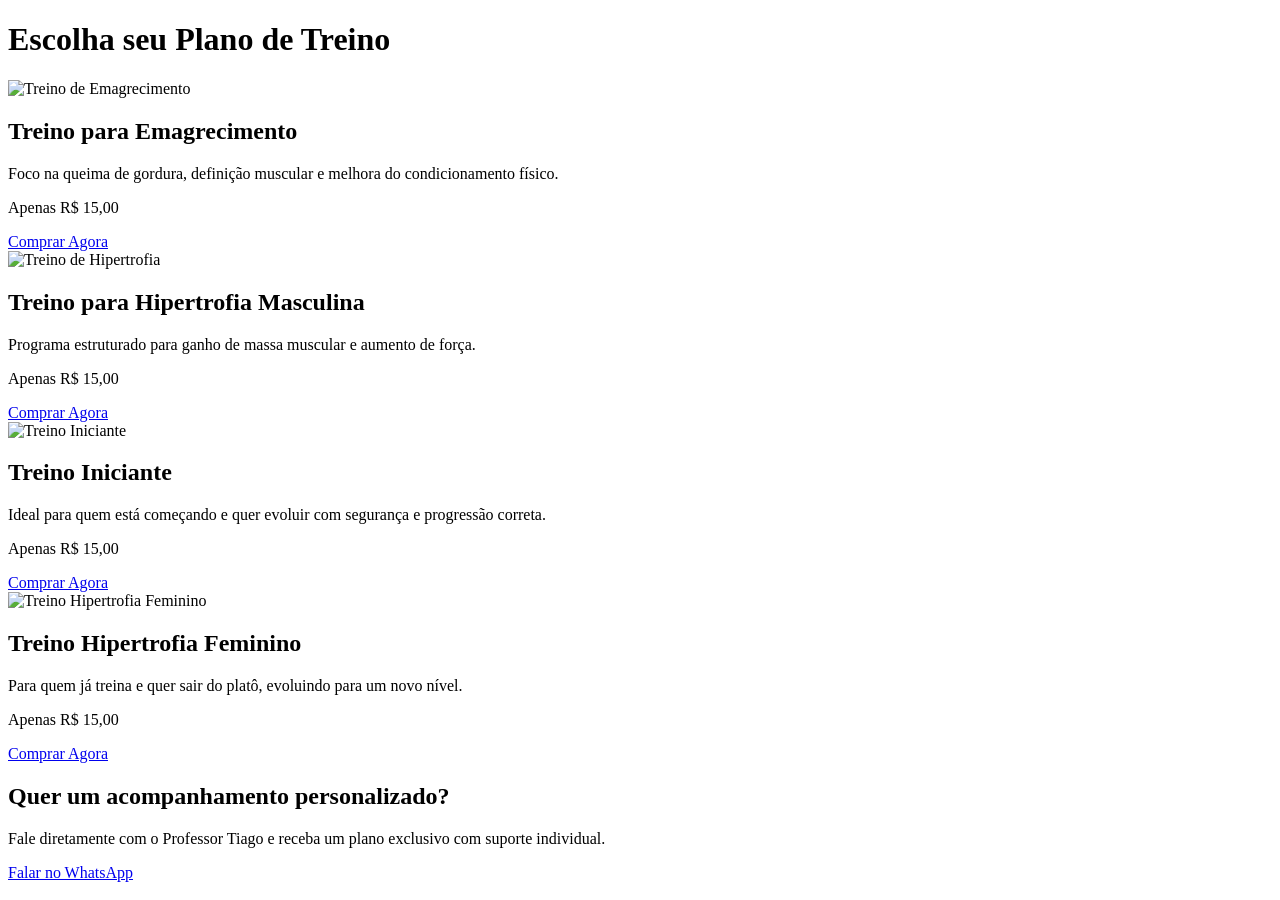
==== treinos.html @ 624d24c3 "Add files via upload" ====
<!DOCTYPE html>
<html lang="pt-BR">
<head>
    <meta charset="UTF-8">
    <meta name="viewport" content="width=device-width, initial-scale=1.0">
    <link rel="stylesheet" href="../CSS/style.css">
    <title>Treinos Personal Tiago</title>
</head>

<body class="treinos-page">

    <div class="container">

        <h1 class="titulo-principal">Escolha seu Plano de Treino</h1>

        <div class="planos">

            <div class="card">
                <img src="../IMG/emagrecimento.jpg" alt="Treino de Emagrecimento">
                <h2>Treino para Emagrecimento</h2>
                <p>
                    Foco na queima de gordura, definição muscular
                    e melhora do condicionamento físico.
                </p>
                <p class="preco">Apenas R$ 15,00</p>
                <a href="#" class="btn-comprar">Comprar Agora</a>
            </div>

            <div class="card">
                <img src="../IMG/treinoHipertrofia.png" alt="Treino de Hipertrofia">
                <h2>Treino para Hipertrofia Masculina </h2>
                <p>
                    Programa estruturado para ganho de massa muscular
                    e aumento de força.
                </p>
                <p class="preco">Apenas R$ 15,00</p>
                <a href="https://go.hotmart.com/P104681851R" class="btn-comprar">Comprar Agora</a>
            </div>

            <div class="card">
                <img src="../IMG/iniciante.jpg" alt="Treino Iniciante">
                <h2>Treino Iniciante</h2>
                <p>
                    Ideal para quem está começando e quer evoluir
                    com segurança e progressão correta.
                </p>
                <p class="preco">Apenas R$ 15,00</p>
                <a href="#" class="btn-comprar">Comprar Agora</a>
            </div>

            <div class="card">
                <img src="../IMG/hipertrofiaFeminina.png" alt="Treino Hipertrofia Feminino">
                <h2>Treino Hipertrofia Feminino</h2>
                <p>
                    Para quem já treina e quer sair do platô,
                    evoluindo para um novo nível.
                </p>
                <p class="preco">Apenas R$ 15,00</p>
                <a href="#" class="btn-comprar">Comprar Agora</a>
            </div>

        </div>

        <!-- SEÇÃO WHATSAPP -->
        <div class="whatsapp-box">
            <h2>Quer um acompanhamento personalizado?</h2>
            <p>
                Fale diretamente com o Professor Tiago e receba um plano
                exclusivo com suporte individual.
            </p>
            <a href="https://wa.me/5541997972332?text=Olá,%20quero%20um%20acompanhamento%20personalizado."
               target="_blank"
               class="btn-whatsapp">
               Falar no WhatsApp
            </a>
        </div>

    </div>

</body>
</html>
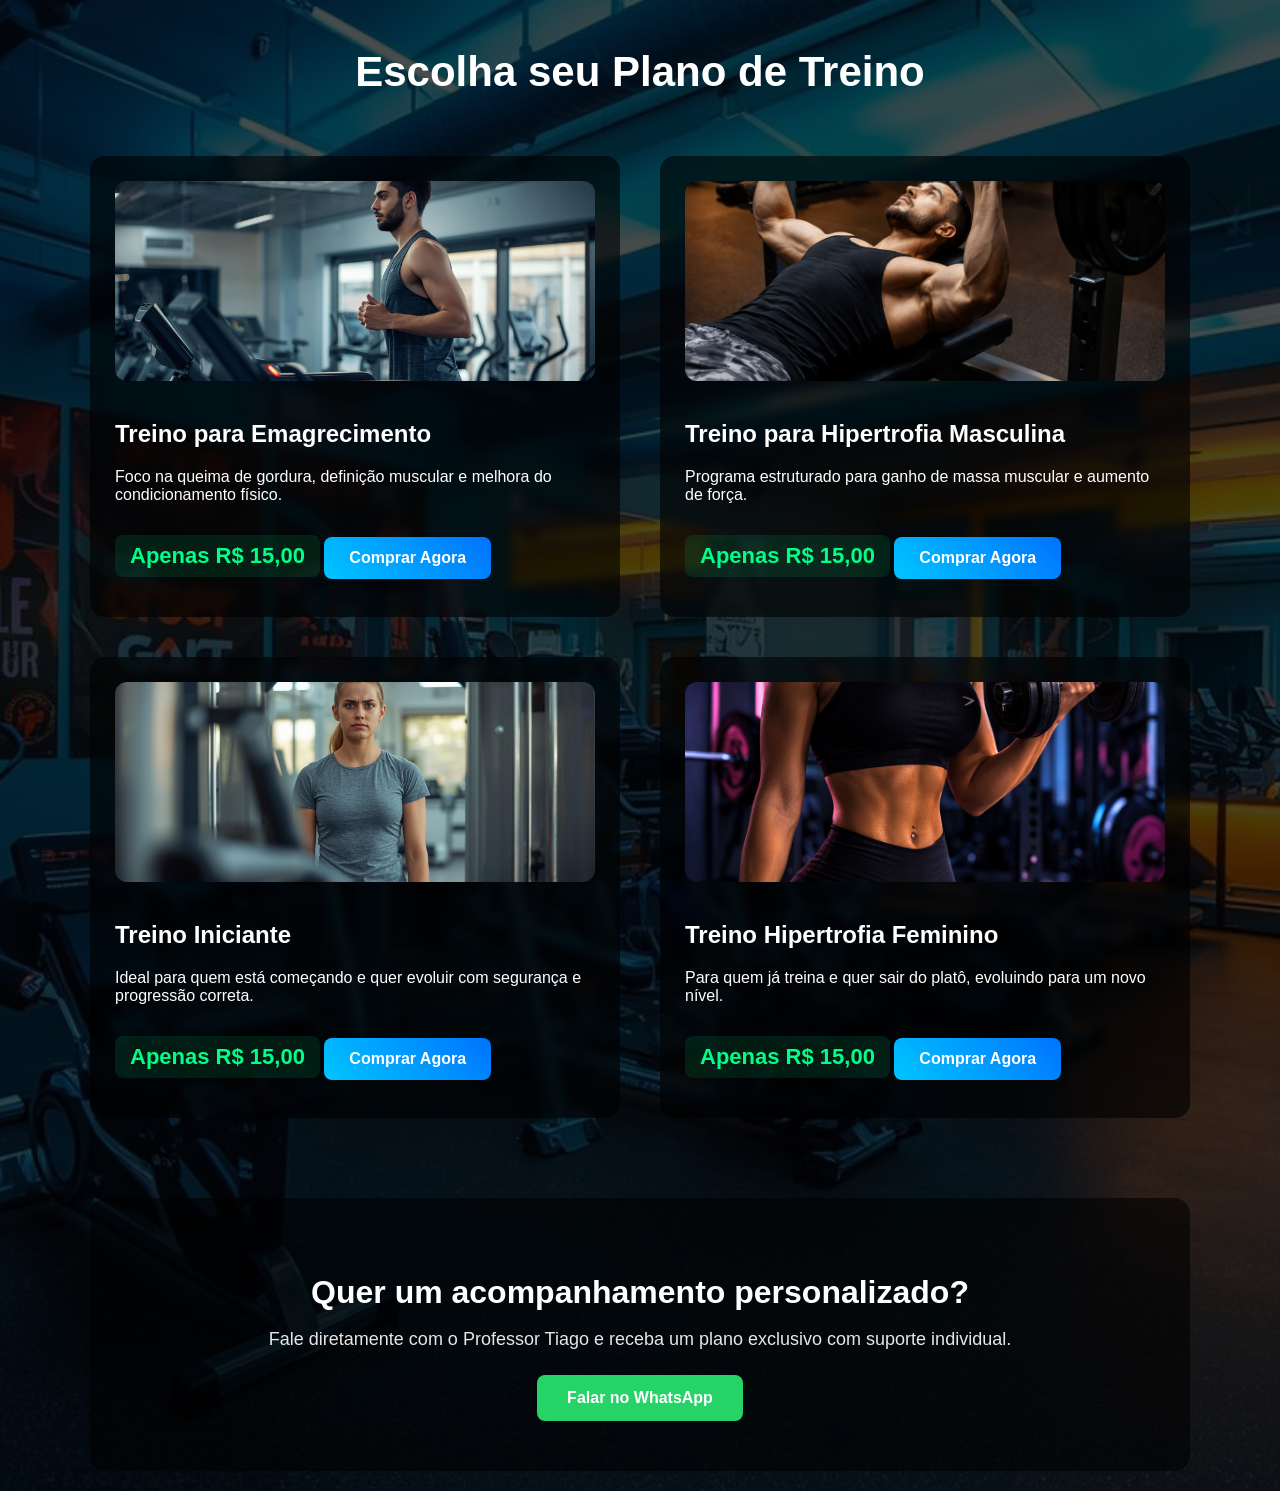
==== commit 63d070ca: "Update treinos.html" ====
--- a/treinos.html
+++ b/treinos.html
@@ -23,7 +23,7 @@
                     e melhora do condicionamento físico.
                 </p>
                 <p class="preco">Apenas R$ 15,00</p>
-                <a href="#" class="btn-comprar">Comprar Agora</a>
+                <a href="https://pay.hotmart.com/V104862245V" class="btn-comprar">Comprar Agora</a>
             </div>
 
             <div class="card">
@@ -34,7 +34,7 @@
                     e aumento de força.
                 </p>
                 <p class="preco">Apenas R$ 15,00</p>
-                <a href="https://go.hotmart.com/P104681851R" class="btn-comprar">Comprar Agora</a>
+                <a href="https://pay.hotmart.com/N104829333U" class="btn-comprar">Comprar Agora</a>
             </div>
 
             <div class="card">
@@ -45,7 +45,7 @@
                     com segurança e progressão correta.
                 </p>
                 <p class="preco">Apenas R$ 15,00</p>
-                <a href="#" class="btn-comprar">Comprar Agora</a>
+                <a href="https://pay.hotmart.com/G104862207X" class="btn-comprar">Comprar Agora</a>
             </div>
 
             <div class="card">
@@ -56,7 +56,7 @@
                     evoluindo para um novo nível.
                 </p>
                 <p class="preco">Apenas R$ 15,00</p>
-                <a href="#" class="btn-comprar">Comprar Agora</a>
+                <a href="https://pay.hotmart.com/C104862115C" class="btn-comprar">Comprar Agora</a>
             </div>
 
         </div>
@@ -78,4 +78,5 @@
     </div>
 
 </body>
-</html>+
+</html>
--- a/CSS/style.css
+++ b/CSS/style.css
@@ -0,0 +1,684 @@
+body {
+    margin: 0;
+    font-family: Arial, sans-serif;
+}
+
+
+nav {
+    position: absolute;
+    top: 0;
+    width: 100%;
+    padding: 20px 60px;
+    z-index: 10;
+}
+
+nav ul {
+    list-style: none;
+    display: flex;
+    gap: 30px;
+    margin: 0;
+    padding: 0;
+}
+
+nav a {
+    color: white;
+    text-decoration: none;
+    font-weight: bold;
+}
+
+
+.hero {
+    height: 90vh;
+    background-image: 
+        linear-gradient(rgba(0,0,0,0.3), rgba(0,0,0,0.3)),
+        url("../IMG/fotosite1.png");
+    background-size: cover;
+    background-position: center 35%;
+    background-repeat: no-repeat;
+    display: flex;
+    align-items: center;
+}
+
+.hero-text {
+    color: white;
+    max-width: 600px;
+    margin-left: 80px;
+}
+
+.hero h1 {
+    font-size: 48px;
+    margin-bottom: 20px;
+}
+
+.hero h2 {
+    font-weight: normal;
+    margin-bottom: 20px;
+}
+
+.hero p {
+    margin-bottom: 25px;
+    line-height: 1.6;
+}
+
+
+.button {
+    display: inline-block;
+    padding: 12px 25px;
+    background-color: #00c853;
+    color: white;
+    text-decoration: none;
+    border-radius: 5px;
+    font-weight: bold;
+    transition: 0.3s;
+}
+
+.button:hover {
+    background-color: #00a844;
+}
+
+
+.container {
+    max-width: 1100px;
+    margin: 0 auto;
+    padding: 20px;
+}
+
+
+.sobre {
+    padding: 120px 20px;
+    background: linear-gradient(rgba(0,0,0,0.75), rgba(0,0,0,0.75)),
+                url("../IMG/fundo2.jpg") center center / cover no-repeat;
+    color: white;
+    text-align: center;
+}
+
+.sobre h2 {
+    font-size: 42px;
+    margin-bottom: 20px;
+    letter-spacing: 2px;
+}
+
+
+.sobre-descricao {
+    max-width: 700px;
+    margin: 0 auto 60px auto;
+    font-size: 18px;
+    line-height: 1.6;
+    opacity: 0.9;
+}
+
+
+.sobre-content {
+    display: flex;
+    align-items: center;
+    justify-content: center;
+    gap: 80px;
+    flex-wrap: wrap;
+}
+
+
+.carrossel {
+    position: relative;
+    width: 380px;
+    overflow: hidden;
+}
+
+.carrossel-container {
+    display: flex;
+}
+
+.slide {
+    width: 100%;
+    display: none;
+    border-radius: 16px;
+    box-shadow: 0 15px 40px rgba(0,0,0,0.6);
+}
+
+.slide.active {
+    display: block;
+}
+
+
+.prev,
+.next {
+    display: none;
+}
+
+
+.video-box iframe {
+    width: 600px;
+    max-width: 100%;
+    border-radius: 16px;
+    box-shadow: 0 15px 40px rgba(0,0,0,0.6);
+}
+.instagram-box {
+    margin-top: 60px;
+    text-align: center;
+}
+
+.btn-instagram {
+    display: inline-block;
+    padding: 12px 30px;
+    background: linear-gradient(45deg, #833AB4, #FD1D1D, #FCAF45);
+    color: white;
+    text-decoration: none;
+    border-radius: 30px;
+    font-weight: bold;
+    transition: 0.3s;
+}
+
+.btn-instagram:hover {
+    transform: scale(1.05);
+}
+
+
+@media (max-width: 900px) {
+    .sobre-content {
+        flex-direction: column;
+        gap: 40px;
+    }
+
+    .video-box iframe {
+    width: 100%;
+}
+
+    .carrossel {
+        width: 100%;
+        max-width: 400px;
+    }
+}
+
+
+.treinos-page {
+    min-height: 100vh;
+    background: 
+        linear-gradient(rgba(0,0,0,0.7), rgba(0,0,0,0.7)),
+        url("../IMG/fundo3.jpg");
+    background-size: cover;
+    background-position: center;
+    background-repeat: no-repeat;
+}
+.card img {
+    width: 100%;
+    height: 200px;
+    object-fit: cover;
+    border-radius: 12px;
+    margin-bottom: 15px;
+}
+.treinos-page {
+    color: white;
+}
+
+.titulo-principal {
+    text-align: center;
+    font-size: 42px;
+    margin-bottom: 60px;
+}
+.planos {
+    display: grid;
+    grid-template-columns: repeat(2, 1fr);
+    gap: 40px;
+}
+
+.card {
+    background-color: rgba(0, 0, 0, 0.6);
+    padding: 25px;
+    border-radius: 15px;
+    backdrop-filter: blur(5px);
+}
+@media (max-width: 900px) {
+    .planos {
+        grid-template-columns: 1fr;
+    }
+}
+.btn-comprar {
+    display: inline-block;
+    margin-top: 15px;
+    padding: 12px 25px;
+    background: linear-gradient(45deg, #00c6ff, #0072ff);
+    color: #fff;
+    text-decoration: none;
+    font-weight: bold;
+    border-radius: 8px;
+    transition: 0.3s ease;
+}
+
+.btn-comprar:hover {
+    transform: scale(1.05);
+    box-shadow: 0 5px 15px rgba(0, 0, 0, 0.3);
+}
+.preco {
+    font-size: 22px;
+    font-weight: bold;
+    color: #00ff88;
+    margin: 15px 0;
+    background: rgba(0, 255, 136, 0.1);
+    padding: 8px 15px;
+    border-radius: 8px;
+    display: inline-block;
+}
+
+.whatsapp-box {
+    margin-top: 80px;
+    text-align: center;
+    padding: 50px 20px;
+    background: rgba(0,0,0,0.6);
+    border-radius: 16px;
+}
+
+.whatsapp-box h2 {
+    font-size: 32px;
+    margin-bottom: 15px;
+}
+
+.whatsapp-box p {
+    margin-bottom: 25px;
+    font-size: 18px;
+    opacity: 0.9;
+}
+
+.btn-whatsapp {
+    display: inline-block;
+    padding: 14px 30px;
+    background-color: #25D366;
+    color: white;
+    text-decoration: none;
+    font-weight: bold;
+    border-radius: 8px;
+    transition: 0.3s;
+}
+
+.btn-whatsapp:hover {
+    background-color: #1ebe5d;
+    transform: scale(1.05);
+}
+body {
+    margin: 0;
+    font-family: Arial, sans-serif;
+}
+
+
+nav {
+    position: absolute;
+    top: 0;
+    width: 100%;
+    padding: 20px 60px;
+    z-index: 10;
+}
+
+nav ul {
+    list-style: none;
+    display: flex;
+    gap: 30px;
+    margin: 0;
+    padding: 0;
+}
+
+nav a {
+    color: white;
+    text-decoration: none;
+    font-weight: bold;
+}
+
+
+.hero {
+    height: 90vh;
+    background-image: 
+        linear-gradient(rgba(0,0,0,0.3), rgba(0,0,0,0.3)),
+        url("../IMG/fotosite1.png");
+    background-size: cover;
+    background-position: center 35%;
+    background-repeat: no-repeat;
+    display: flex;
+    align-items: center;
+}
+
+.hero-text {
+    color: white;
+    max-width: 600px;
+    margin-left: 80px;
+}
+
+.hero h1 {
+    font-size: 48px;
+    margin-bottom: 20px;
+}
+
+.hero h2 {
+    font-weight: normal;
+    margin-bottom: 20px;
+}
+
+.hero p {
+    margin-bottom: 25px;
+    line-height: 1.6;
+}
+
+
+.button {
+    display: inline-block;
+    padding: 12px 25px;
+    background-color: #00c853;
+    color: white;
+    text-decoration: none;
+    border-radius: 5px;
+    font-weight: bold;
+    transition: 0.3s;
+}
+
+.button:hover {
+    background-color: #00a844;
+}
+
+
+.container {
+    max-width: 1100px;
+    margin: 0 auto;
+    padding: 20px;
+}
+
+
+.sobre {
+    padding: 120px 20px;
+    background: linear-gradient(rgba(0,0,0,0.75), rgba(0,0,0,0.75)),
+                url("../IMG/fundo2.jpg") center center / cover no-repeat;
+    color: white;
+    text-align: center;
+}
+
+.sobre h2 {
+    font-size: 42px;
+    margin-bottom: 20px;
+    letter-spacing: 2px;
+}
+
+
+.sobre-descricao {
+    max-width: 700px;
+    margin: 0 auto 60px auto;
+    font-size: 18px;
+    line-height: 1.6;
+    opacity: 0.9;
+}
+
+
+.sobre-content {
+    display: flex;
+    align-items: center;
+    justify-content: center;
+    gap: 80px;
+    flex-wrap: wrap;
+}
+
+
+.carrossel {
+    position: relative;
+    width: 380px;
+    overflow: hidden;
+}
+
+.carrossel-container {
+    display: flex;
+}
+
+.slide {
+    width: 100%;
+    display: none;
+    border-radius: 16px;
+    box-shadow: 0 15px 40px rgba(0,0,0,0.6);
+}
+
+.slide.active {
+    display: block;
+}
+
+
+.prev,
+.next {
+    display: none;
+}
+
+
+.video-box iframe {
+    width: 600px;
+    max-width: 100%;
+    border-radius: 16px;
+    box-shadow: 0 15px 40px rgba(0,0,0,0.6);
+}
+.instagram-box {
+    margin-top: 60px;
+    text-align: center;
+}
+
+.btn-instagram {
+    display: inline-block;
+    padding: 12px 30px;
+    background: linear-gradient(45deg, #833AB4, #FD1D1D, #FCAF45);
+    color: white;
+    text-decoration: none;
+    border-radius: 30px;
+    font-weight: bold;
+    transition: 0.3s;
+}
+
+.btn-instagram:hover {
+    transform: scale(1.05);
+}
+
+
+@media (max-width: 900px) {
+    .sobre-content {
+        flex-direction: column;
+        gap: 40px;
+    }
+
+    .video-box iframe {
+    width: 100%;
+}
+
+    .carrossel {
+        width: 100%;
+        max-width: 400px;
+    }
+}
+
+
+.treinos-page {
+    min-height: 100vh;
+    background: 
+        linear-gradient(rgba(0,0,0,0.7), rgba(0,0,0,0.7)),
+        url("../IMG/fundo3.jpg");
+    background-size: cover;
+    background-position: center;
+    background-repeat: no-repeat;
+}
+.card img {
+    width: 100%;
+    height: 200px;
+    object-fit: cover;
+    border-radius: 12px;
+    margin-bottom: 15px;
+}
+.treinos-page {
+    color: white;
+}
+
+.titulo-principal {
+    text-align: center;
+    font-size: 42px;
+    margin-bottom: 60px;
+}
+.planos {
+    display: grid;
+    grid-template-columns: repeat(2, 1fr);
+    gap: 40px;
+}
+
+.card {
+    background-color: rgba(0, 0, 0, 0.6);
+    padding: 25px;
+    border-radius: 15px;
+    backdrop-filter: blur(5px);
+}
+@media (max-width: 900px) {
+    .planos {
+        grid-template-columns: 1fr;
+    }
+}
+.btn-comprar {
+    display: inline-block;
+    margin-top: 15px;
+    padding: 12px 25px;
+    background: linear-gradient(45deg, #00c6ff, #0072ff);
+    color: #fff;
+    text-decoration: none;
+    font-weight: bold;
+    border-radius: 8px;
+    transition: 0.3s ease;
+}
+
+.btn-comprar:hover {
+    transform: scale(1.05);
+    box-shadow: 0 5px 15px rgba(0, 0, 0, 0.3);
+}
+.preco {
+    font-size: 22px;
+    font-weight: bold;
+    color: #00ff88;
+    margin: 15px 0;
+    background: rgba(0, 255, 136, 0.1);
+    padding: 8px 15px;
+    border-radius: 8px;
+    display: inline-block;
+}
+
+.whatsapp-box {
+    margin-top: 80px;
+    text-align: center;
+    padding: 50px 20px;
+    background: rgba(0,0,0,0.6);
+    border-radius: 16px;
+}
+
+.whatsapp-box h2 {
+    font-size: 32px;
+    margin-bottom: 15px;
+}
+
+.whatsapp-box p {
+    margin-bottom: 25px;
+    font-size: 18px;
+    opacity: 0.9;
+}
+
+.btn-whatsapp {
+    display: inline-block;
+    padding: 14px 30px;
+    background-color: #25D366;
+    color: white;
+    text-decoration: none;
+    font-weight: bold;
+    border-radius: 8px;
+    transition: 0.3s;
+}
+
+.btn-whatsapp:hover {
+    background-color: #1ebe5d;
+    transform: scale(1.05);
+}
+@media (max-width: 768px) {
+
+    nav {
+        padding: 15px 20px;
+    }
+
+    nav ul {
+        gap: 15px;
+        font-size: 14px;
+    }
+
+
+    .hero {
+        height: auto;
+        padding: 120px 20px 80px 20px;
+        text-align: center;
+        justify-content: center;
+    }
+
+    .hero-text {
+        margin-left: 0;
+        max-width: 100%;
+    }
+
+    .hero h1 {
+        font-size: 32px;
+    }
+
+    .hero h2 {
+        font-size: 20px;
+    }
+
+    .hero p {
+        font-size: 16px;
+        padding: 0 10px;
+    }
+
+
+    .sobre {
+        padding: 80px 20px;
+    }
+
+    .sobre h2 {
+        font-size: 32px;
+    }
+
+    .sobre-descricao {
+        font-size: 16px;
+        padding: 0 10px;
+    }
+
+
+    .carrossel {
+        width: 100%;
+        max-width: 350px;
+    }
+
+
+    .video-box iframe {
+        width: 100%;
+        height: 220px;
+    }
+
+
+    .titulo-principal {
+        font-size: 30px;
+        margin-bottom: 40px;
+    }
+
+ 
+    .card {
+        padding: 20px;
+    }
+
+    .card img {
+        height: 180px;
+    }
+
+
+    .whatsapp-box {
+        margin-top: 60px;
+        padding: 40px 20px;
+    }
+
+    .whatsapp-box h2 {
+        font-size: 26px;
+    }
+
+    .whatsapp-box p {
+        font-size: 16px;
+    }
+
+}
+
+
+
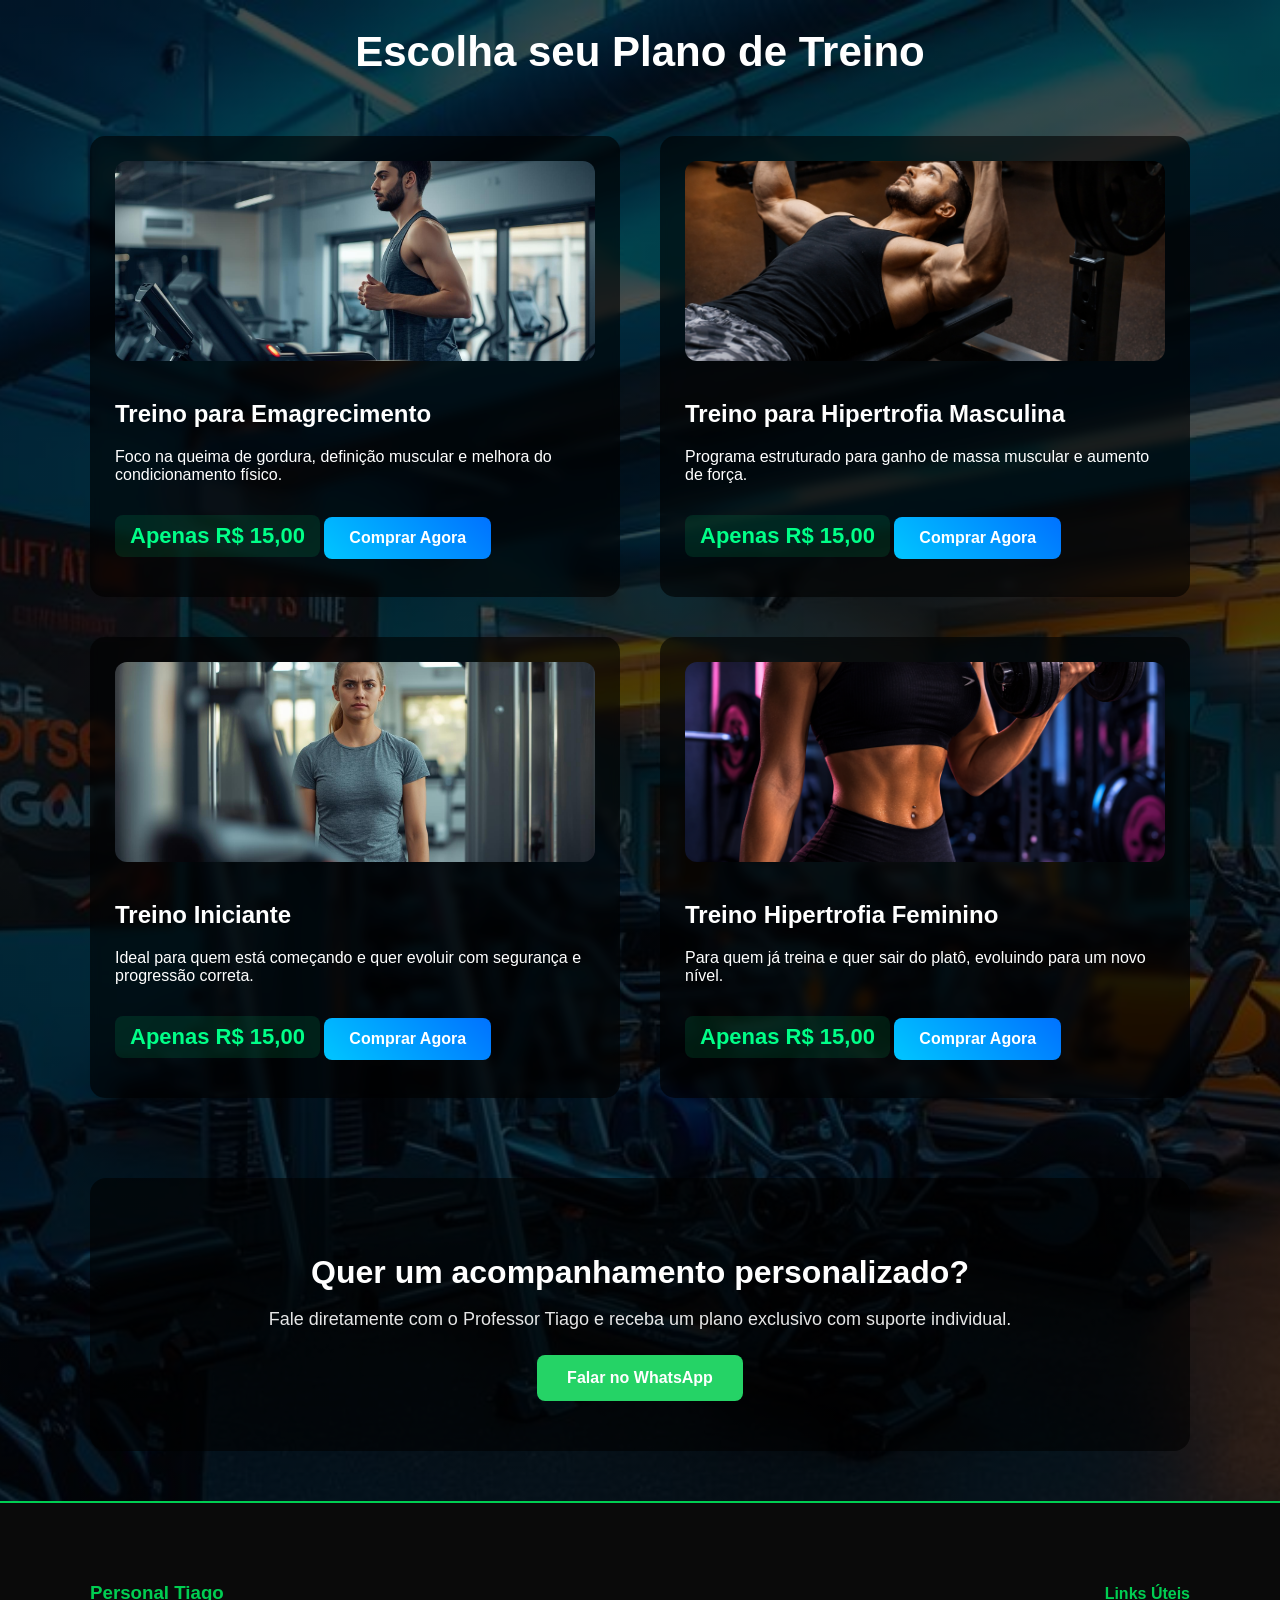
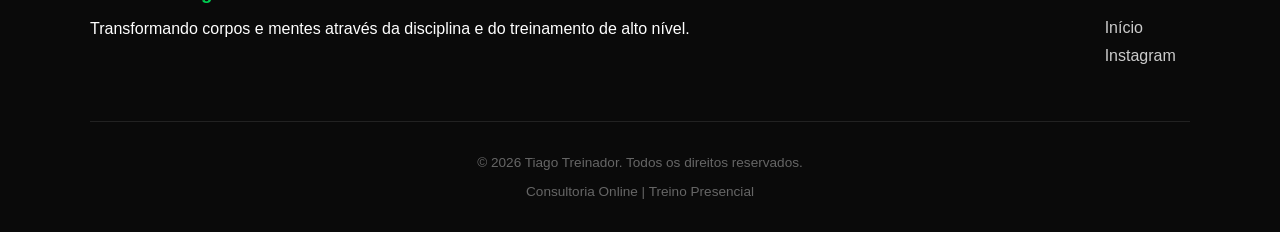
==== commit ca5061e8: "Update treinos.html" ====
--- a/treinos.html
+++ b/treinos.html
@@ -76,7 +76,31 @@
         </div>
 
     </div>
+    <footer class="footer-personal">
+        <div class="container">
+            <div class="footer-grid">
+                <div class="footer-info">
+                    <h3>Personal Tiago</h3>
+                    <p>Transformando corpos e mentes através da disciplina e do treinamento de alto nível.</p>
+                </div>
+                
+                <div class="footer-links">
+                    <h4>Links Úteis</h4>
+                    <ul>
+                        <li><a href="index.html">Início</a></li>
+                        <li><a href="https://www.instagram.com/tiagotreinador_10/">Instagram</a></li>
+                    </ul>
+                </div>
+            </div>
+
+            <div class="footer-bottom">
+                <p>&copy; 2026 Tiago Treinador. Todos os direitos reservados.</p>
+                <p>Consultoria Online | Treino Presencial</p>
+            </div>
+        </div>
+    </footer>
 
 </body>
 
 </html>
+
--- a/CSS/style.css
+++ b/CSS/style.css
@@ -1,684 +1,490 @@
-body {
+body{
+margin:0;
+font-family:Arial, sans-serif;
+background:#0b0b0b;
+}
+
+/* NAV */
+
+nav{
+position:absolute;
+top:0;
+width:100%;
+padding:20px 60px;
+z-index:10;
+}
+
+nav ul{
+list-style:none;
+display:flex;
+gap:30px;
+margin:0;
+padding:0;
+}
+
+nav a{
+color:white;
+text-decoration:none;
+font-weight:bold;
+}
+
+/* CONTAINER */
+
+.container{
+max-width:1100px;
+margin:auto;
+padding:0 20px;
+}
+
+/* HERO */
+
+.hero{
+height:90vh;
+margin:10px;
+border-radius:12px;
+overflow:hidden;
+
+background-image:
+linear-gradient(rgba(0,0,0,0.3), rgba(0,0,0,0.3)),
+url("../IMG/fotosite1.png");
+
+background-size:cover;
+background-position:center 35%;
+background-repeat:no-repeat;
+
+display:flex;
+align-items:center;
+}
+
+.hero-text{
+color:white;
+max-width:600px;
+padding:40px;
+}
+
+.hero h1{
+font-size:48px;
+margin-bottom:20px;
+}
+
+.hero h2{
+font-weight:normal;
+margin-bottom:20px;
+}
+
+.hero p{
+margin-bottom:25px;
+line-height:1.6;
+}
+
+/* BOTÃO */
+
+.button{
+display:inline-block;
+padding:12px 25px;
+background-color:#00c853;
+color:white;
+text-decoration:none;
+border-radius:5px;
+font-weight:bold;
+transition:0.3s;
+}
+
+.button:hover{
+background-color:#00a844;
+}
+
+/* SOBRE */
+
+.sobre{
+margin:20px;
+padding:120px 20px;
+border-radius:20px;
+overflow:hidden;
+
+background:
+linear-gradient(rgba(0,0,0,0.75), rgba(0,0,0,0.75)),
+url("../IMG/fundo2.jpg") center center / cover no-repeat;
+
+color:white;
+text-align:center;
+}
+
+.sobre h2{
+font-size:42px;
+margin-bottom:20px;
+letter-spacing:2px;
+}
+
+.sobre-descricao{
+max-width:700px;
+margin:0 auto 60px auto;
+font-size:18px;
+line-height:1.6;
+opacity:0.9;
+}
+
+/* SOBRE CONTENT */
+
+.sobre-content{
+display:flex;
+align-items:center;
+justify-content:center;
+gap:80px;
+flex-wrap:wrap;
+}
+
+/* CARROSSEL */
+
+.carrossel{
+position:relative;
+width:380px;
+overflow:hidden;
+}
+
+.carrossel-container{
+display:flex;
+}
+
+.slide{
+width:100%;
+display:none;
+border-radius:16px;
+box-shadow:0 15px 40px rgba(0,0,0,0.6);
+}
+
+.slide.active{
+display:block;
+}
+
+/* VIDEO */
+
+.video-box iframe{
+width:600px;
+max-width:100%;
+border-radius:16px;
+box-shadow:0 15px 40px rgba(0,0,0,0.6);
+}
+
+/* INSTAGRAM */
+
+.instagram-box{
+margin-top:60px;
+text-align:center;
+}
+
+.btn-instagram{
+display:inline-block;
+padding:12px 30px;
+
+background:linear-gradient(45deg,#833AB4,#FD1D1D,#FCAF45);
+
+color:white;
+text-decoration:none;
+border-radius:30px;
+font-weight:bold;
+transition:0.3s;
+}
+
+.btn-instagram:hover{
+transform:scale(1.05);
+}
+
+/* TREINOS PAGE */
+
+.treinos-page{
+min-height:100vh;
+
+background:
+linear-gradient(rgba(0,0,0,0.7), rgba(0,0,0,0.7)),
+url("../IMG/fundo3.jpg");
+
+background-size:cover;
+background-position:center;
+background-repeat:no-repeat;
+
+color:white;
+}
+
+/* TITULO */
+
+.titulo-principal{
+text-align:center;
+font-size:42px;
+margin-bottom:60px;
+}
+
+/* PLANOS */
+
+.planos{
+display:grid;
+grid-template-columns:repeat(2,1fr);
+gap:40px;
+}
+
+/* CARD */
+
+.card{
+background-color:rgba(0,0,0,0.6);
+padding:25px;
+border-radius:15px;
+backdrop-filter:blur(5px);
+}
+
+.card img{
+width:100%;
+height:200px;
+object-fit:cover;
+border-radius:12px;
+margin-bottom:15px;
+}
+
+/* PREÇO */
+
+.preco{
+font-size:22px;
+font-weight:bold;
+color:#00ff88;
+margin:15px 0;
+
+background:rgba(0,255,136,0.1);
+
+padding:8px 15px;
+border-radius:8px;
+display:inline-block;
+}
+
+/* BOTÃO COMPRAR */
+
+.btn-comprar{
+display:inline-block;
+margin-top:15px;
+padding:12px 25px;
+
+background:linear-gradient(45deg,#00c6ff,#0072ff);
+
+color:#fff;
+text-decoration:none;
+font-weight:bold;
+
+border-radius:8px;
+
+transition:0.3s ease;
+}
+
+.btn-comprar:hover{
+transform:scale(1.05);
+box-shadow:0 5px 15px rgba(0,0,0,0.3);
+}
+
+/* WHATSAPP */
+
+.whatsapp-box{
+margin-top:80px;
+text-align:center;
+
+padding:50px 20px;
+
+background:rgba(0,0,0,0.6);
+border-radius:16px;
+}
+
+.whatsapp-box h2{
+font-size:32px;
+margin-bottom:15px;
+}
+
+.whatsapp-box p{
+margin-bottom:25px;
+font-size:18px;
+opacity:0.9;
+}
+
+.btn-whatsapp{
+display:inline-block;
+padding:14px 30px;
+
+background-color:#25D366;
+
+color:white;
+text-decoration:none;
+font-weight:bold;
+
+border-radius:8px;
+
+transition:0.3s;
+}
+
+.btn-whatsapp:hover{
+background-color:#1ebe5d;
+transform:scale(1.05);
+}
+
+/* RESPONSIVO */
+
+@media (max-width:900px){
+
+.sobre-content{
+flex-direction:column;
+gap:40px;
+}
+
+.video-box iframe{
+width:100%;
+}
+
+.carrossel{
+width:100%;
+max-width:350px;
+}
+
+.planos{
+grid-template-columns:1fr;
+}
+
+}
+
+@media (max-width:768px){
+
+nav{
+padding:15px 20px;
+}
+
+nav ul{
+gap:15px;
+font-size:14px;
+}
+
+.hero{
+height:auto;
+padding:120px 20px 80px 20px;
+text-align:center;
+justify-content:center;
+}
+
+.hero-text{
+max-width:100%;
+padding:20px;
+}
+
+.hero h1{
+font-size:32px;
+}
+
+.hero h2{
+font-size:20px;
+}
+
+.hero p{
+font-size:16px;
+}
+
+.sobre{
+padding:80px 20px;
+}
+
+.sobre h2{
+font-size:32px;
+}
+
+.sobre-descricao{
+font-size:16px;
+}
+
+.video-box iframe{
+height:220px;
+}
+
+.titulo-principal{
+font-size:30px;
+margin-bottom:40px;
+}
+
+.card{
+padding:20px;
+}
+
+.card img{
+height:180px;
+}
+
+.whatsapp-box{
+margin-top:60px;
+padding:40px 20px;
+}
+
+.whatsapp-box h2{
+font-size:26px;
+}
+
+.whatsapp-box p{
+font-size:16px;
+}
+
+}
+.footer-personal {
+    background-color: #0a0a0a; /* Um preto bem profundo */
+    color: #ffffff;
+    padding: 60px 0 20px;
+    border-top: 2px solid #00ce52; /* Linha verde igual ao seu botão */
+    margin-top: 50px;
+}
+
+.footer-grid {
+    display: flex;
+    justify-content: space-between;
+    flex-wrap: wrap;
+    gap: 30px;
+    margin-bottom: 40px;
+}
+
+.footer-info h3, .footer-links h4 {
+    color: #00ce52; /* Verde para os títulos */
+    margin-bottom: 15px;
+}
+
+.footer-links ul {
+    list-style: none;
+    padding: 0;
+}
+
+.footer-links ul li {
+    margin-bottom: 10px;
+}
+
+.footer-links a {
+    color: #ccc;
+    text-decoration: none;
+    transition: 0.3s;
+}
+
+.footer-links a:hover {
+    color: #00ce52;
+}
+
+.footer-bottom {
+    text-align: center;
+    border-top: 1px solid #222;
+    padding-top: 20px;
+    color: #666;
+    font-size: 0.85rem;
+}
+.header-simples {
+    background-color: #000; /* Fundo preto puro */
+    padding: 20px 0;
+    text-align: center; /* Centraliza o nome */
+    border-bottom: 1px solid #1a1a1a; /* Linha bem sutil */
+}
+
+.nome-professor {
+    color: #ffffff;
+    font-size: 1.8rem;
+    font-weight: 800;
+    letter-spacing: 4px; /* Espaçamento entre letras para dar um ar moderno */
     margin: 0;
-    font-family: Arial, sans-serif;
-}
-
-
-nav {
-    position: absolute;
-    top: 0;
-    width: 100%;
-    padding: 20px 60px;
-    z-index: 10;
-}
-
-nav ul {
-    list-style: none;
-    display: flex;
-    gap: 30px;
-    margin: 0;
-    padding: 0;
-}
-
-nav a {
-    color: white;
-    text-decoration: none;
-    font-weight: bold;
-}
-
-
-.hero {
-    height: 90vh;
-    background-image: 
-        linear-gradient(rgba(0,0,0,0.3), rgba(0,0,0,0.3)),
-        url("../IMG/fotosite1.png");
-    background-size: cover;
-    background-position: center 35%;
-    background-repeat: no-repeat;
-    display: flex;
-    align-items: center;
-}
-
-.hero-text {
-    color: white;
-    max-width: 600px;
-    margin-left: 80px;
-}
-
-.hero h1 {
-    font-size: 48px;
-    margin-bottom: 20px;
-}
-
-.hero h2 {
-    font-weight: normal;
-    margin-bottom: 20px;
-}
-
-.hero p {
-    margin-bottom: 25px;
-    line-height: 1.6;
-}
-
-
-.button {
-    display: inline-block;
-    padding: 12px 25px;
-    background-color: #00c853;
-    color: white;
-    text-decoration: none;
-    border-radius: 5px;
-    font-weight: bold;
-    transition: 0.3s;
-}
-
-.button:hover {
-    background-color: #00a844;
-}
-
-
-.container {
-    max-width: 1100px;
-    margin: 0 auto;
-    padding: 20px;
-}
-
-
-.sobre {
-    padding: 120px 20px;
-    background: linear-gradient(rgba(0,0,0,0.75), rgba(0,0,0,0.75)),
-                url("../IMG/fundo2.jpg") center center / cover no-repeat;
-    color: white;
-    text-align: center;
-}
-
-.sobre h2 {
-    font-size: 42px;
-    margin-bottom: 20px;
-    letter-spacing: 2px;
-}
-
-
-.sobre-descricao {
-    max-width: 700px;
-    margin: 0 auto 60px auto;
-    font-size: 18px;
-    line-height: 1.6;
-    opacity: 0.9;
-}
-
-
-.sobre-content {
-    display: flex;
-    align-items: center;
-    justify-content: center;
-    gap: 80px;
-    flex-wrap: wrap;
-}
-
-
-.carrossel {
-    position: relative;
-    width: 380px;
-    overflow: hidden;
-}
-
-.carrossel-container {
-    display: flex;
-}
-
-.slide {
-    width: 100%;
-    display: none;
-    border-radius: 16px;
-    box-shadow: 0 15px 40px rgba(0,0,0,0.6);
-}
-
-.slide.active {
-    display: block;
-}
-
-
-.prev,
-.next {
-    display: none;
-}
-
-
-.video-box iframe {
-    width: 600px;
-    max-width: 100%;
-    border-radius: 16px;
-    box-shadow: 0 15px 40px rgba(0,0,0,0.6);
-}
-.instagram-box {
-    margin-top: 60px;
-    text-align: center;
-}
-
-.btn-instagram {
-    display: inline-block;
-    padding: 12px 30px;
-    background: linear-gradient(45deg, #833AB4, #FD1D1D, #FCAF45);
-    color: white;
-    text-decoration: none;
-    border-radius: 30px;
-    font-weight: bold;
-    transition: 0.3s;
-}
-
-.btn-instagram:hover {
-    transform: scale(1.05);
-}
-
-
-@media (max-width: 900px) {
-    .sobre-content {
-        flex-direction: column;
-        gap: 40px;
-    }
-
-    .video-box iframe {
-    width: 100%;
-}
-
-    .carrossel {
-        width: 100%;
-        max-width: 400px;
-    }
-}
-
-
-.treinos-page {
-    min-height: 100vh;
-    background: 
-        linear-gradient(rgba(0,0,0,0.7), rgba(0,0,0,0.7)),
-        url("../IMG/fundo3.jpg");
-    background-size: cover;
-    background-position: center;
-    background-repeat: no-repeat;
-}
-.card img {
-    width: 100%;
-    height: 200px;
-    object-fit: cover;
-    border-radius: 12px;
-    margin-bottom: 15px;
-}
-.treinos-page {
-    color: white;
-}
-
-.titulo-principal {
-    text-align: center;
-    font-size: 42px;
-    margin-bottom: 60px;
-}
-.planos {
-    display: grid;
-    grid-template-columns: repeat(2, 1fr);
-    gap: 40px;
-}
-
-.card {
-    background-color: rgba(0, 0, 0, 0.6);
-    padding: 25px;
-    border-radius: 15px;
-    backdrop-filter: blur(5px);
-}
-@media (max-width: 900px) {
-    .planos {
-        grid-template-columns: 1fr;
-    }
-}
-.btn-comprar {
-    display: inline-block;
-    margin-top: 15px;
-    padding: 12px 25px;
-    background: linear-gradient(45deg, #00c6ff, #0072ff);
-    color: #fff;
-    text-decoration: none;
-    font-weight: bold;
-    border-radius: 8px;
-    transition: 0.3s ease;
-}
-
-.btn-comprar:hover {
-    transform: scale(1.05);
-    box-shadow: 0 5px 15px rgba(0, 0, 0, 0.3);
-}
-.preco {
-    font-size: 22px;
-    font-weight: bold;
-    color: #00ff88;
-    margin: 15px 0;
-    background: rgba(0, 255, 136, 0.1);
-    padding: 8px 15px;
-    border-radius: 8px;
-    display: inline-block;
-}
-
-.whatsapp-box {
-    margin-top: 80px;
-    text-align: center;
-    padding: 50px 20px;
-    background: rgba(0,0,0,0.6);
-    border-radius: 16px;
-}
-
-.whatsapp-box h2 {
-    font-size: 32px;
-    margin-bottom: 15px;
-}
-
-.whatsapp-box p {
-    margin-bottom: 25px;
-    font-size: 18px;
-    opacity: 0.9;
-}
-
-.btn-whatsapp {
-    display: inline-block;
-    padding: 14px 30px;
-    background-color: #25D366;
-    color: white;
-    text-decoration: none;
-    font-weight: bold;
-    border-radius: 8px;
-    transition: 0.3s;
-}
-
-.btn-whatsapp:hover {
-    background-color: #1ebe5d;
-    transform: scale(1.05);
-}
-body {
-    margin: 0;
-    font-family: Arial, sans-serif;
-}
-
-
-nav {
-    position: absolute;
-    top: 0;
-    width: 100%;
-    padding: 20px 60px;
-    z-index: 10;
-}
-
-nav ul {
-    list-style: none;
-    display: flex;
-    gap: 30px;
-    margin: 0;
-    padding: 0;
-}
-
-nav a {
-    color: white;
-    text-decoration: none;
-    font-weight: bold;
-}
-
-
-.hero {
-    height: 90vh;
-    background-image: 
-        linear-gradient(rgba(0,0,0,0.3), rgba(0,0,0,0.3)),
-        url("../IMG/fotosite1.png");
-    background-size: cover;
-    background-position: center 35%;
-    background-repeat: no-repeat;
-    display: flex;
-    align-items: center;
-}
-
-.hero-text {
-    color: white;
-    max-width: 600px;
-    margin-left: 80px;
-}
-
-.hero h1 {
-    font-size: 48px;
-    margin-bottom: 20px;
-}
-
-.hero h2 {
-    font-weight: normal;
-    margin-bottom: 20px;
-}
-
-.hero p {
-    margin-bottom: 25px;
-    line-height: 1.6;
-}
-
-
-.button {
-    display: inline-block;
-    padding: 12px 25px;
-    background-color: #00c853;
-    color: white;
-    text-decoration: none;
-    border-radius: 5px;
-    font-weight: bold;
-    transition: 0.3s;
-}
-
-.button:hover {
-    background-color: #00a844;
-}
-
-
-.container {
-    max-width: 1100px;
-    margin: 0 auto;
-    padding: 20px;
-}
-
-
-.sobre {
-    padding: 120px 20px;
-    background: linear-gradient(rgba(0,0,0,0.75), rgba(0,0,0,0.75)),
-                url("../IMG/fundo2.jpg") center center / cover no-repeat;
-    color: white;
-    text-align: center;
-}
-
-.sobre h2 {
-    font-size: 42px;
-    margin-bottom: 20px;
-    letter-spacing: 2px;
-}
-
-
-.sobre-descricao {
-    max-width: 700px;
-    margin: 0 auto 60px auto;
-    font-size: 18px;
-    line-height: 1.6;
-    opacity: 0.9;
-}
-
-
-.sobre-content {
-    display: flex;
-    align-items: center;
-    justify-content: center;
-    gap: 80px;
-    flex-wrap: wrap;
-}
-
-
-.carrossel {
-    position: relative;
-    width: 380px;
-    overflow: hidden;
-}
-
-.carrossel-container {
-    display: flex;
-}
-
-.slide {
-    width: 100%;
-    display: none;
-    border-radius: 16px;
-    box-shadow: 0 15px 40px rgba(0,0,0,0.6);
-}
-
-.slide.active {
-    display: block;
-}
-
-
-.prev,
-.next {
-    display: none;
-}
-
-
-.video-box iframe {
-    width: 600px;
-    max-width: 100%;
-    border-radius: 16px;
-    box-shadow: 0 15px 40px rgba(0,0,0,0.6);
-}
-.instagram-box {
-    margin-top: 60px;
-    text-align: center;
-}
-
-.btn-instagram {
-    display: inline-block;
-    padding: 12px 30px;
-    background: linear-gradient(45deg, #833AB4, #FD1D1D, #FCAF45);
-    color: white;
-    text-decoration: none;
-    border-radius: 30px;
-    font-weight: bold;
-    transition: 0.3s;
-}
-
-.btn-instagram:hover {
-    transform: scale(1.05);
-}
-
-
-@media (max-width: 900px) {
-    .sobre-content {
-        flex-direction: column;
-        gap: 40px;
-    }
-
-    .video-box iframe {
-    width: 100%;
-}
-
-    .carrossel {
-        width: 100%;
-        max-width: 400px;
-    }
-}
-
-
-.treinos-page {
-    min-height: 100vh;
-    background: 
-        linear-gradient(rgba(0,0,0,0.7), rgba(0,0,0,0.7)),
-        url("../IMG/fundo3.jpg");
-    background-size: cover;
-    background-position: center;
-    background-repeat: no-repeat;
-}
-.card img {
-    width: 100%;
-    height: 200px;
-    object-fit: cover;
-    border-radius: 12px;
-    margin-bottom: 15px;
-}
-.treinos-page {
-    color: white;
-}
-
-.titulo-principal {
-    text-align: center;
-    font-size: 42px;
-    margin-bottom: 60px;
-}
-.planos {
-    display: grid;
-    grid-template-columns: repeat(2, 1fr);
-    gap: 40px;
-}
-
-.card {
-    background-color: rgba(0, 0, 0, 0.6);
-    padding: 25px;
-    border-radius: 15px;
-    backdrop-filter: blur(5px);
-}
-@media (max-width: 900px) {
-    .planos {
-        grid-template-columns: 1fr;
-    }
-}
-.btn-comprar {
-    display: inline-block;
-    margin-top: 15px;
-    padding: 12px 25px;
-    background: linear-gradient(45deg, #00c6ff, #0072ff);
-    color: #fff;
-    text-decoration: none;
-    font-weight: bold;
-    border-radius: 8px;
-    transition: 0.3s ease;
-}
-
-.btn-comprar:hover {
-    transform: scale(1.05);
-    box-shadow: 0 5px 15px rgba(0, 0, 0, 0.3);
-}
-.preco {
-    font-size: 22px;
-    font-weight: bold;
-    color: #00ff88;
-    margin: 15px 0;
-    background: rgba(0, 255, 136, 0.1);
-    padding: 8px 15px;
-    border-radius: 8px;
-    display: inline-block;
-}
-
-.whatsapp-box {
-    margin-top: 80px;
-    text-align: center;
-    padding: 50px 20px;
-    background: rgba(0,0,0,0.6);
-    border-radius: 16px;
-}
-
-.whatsapp-box h2 {
-    font-size: 32px;
-    margin-bottom: 15px;
-}
-
-.whatsapp-box p {
-    margin-bottom: 25px;
-    font-size: 18px;
-    opacity: 0.9;
-}
-
-.btn-whatsapp {
-    display: inline-block;
-    padding: 14px 30px;
-    background-color: #25D366;
-    color: white;
-    text-decoration: none;
-    font-weight: bold;
-    border-radius: 8px;
-    transition: 0.3s;
-}
-
-.btn-whatsapp:hover {
-    background-color: #1ebe5d;
-    transform: scale(1.05);
-}
-@media (max-width: 768px) {
-
-    nav {
-        padding: 15px 20px;
-    }
-
-    nav ul {
-        gap: 15px;
-        font-size: 14px;
-    }
-
-
-    .hero {
-        height: auto;
-        padding: 120px 20px 80px 20px;
-        text-align: center;
-        justify-content: center;
-    }
-
-    .hero-text {
-        margin-left: 0;
-        max-width: 100%;
-    }
-
-    .hero h1 {
-        font-size: 32px;
-    }
-
-    .hero h2 {
-        font-size: 20px;
-    }
-
-    .hero p {
-        font-size: 16px;
-        padding: 0 10px;
-    }
-
-
-    .sobre {
-        padding: 80px 20px;
-    }
-
-    .sobre h2 {
-        font-size: 32px;
-    }
-
-    .sobre-descricao {
-        font-size: 16px;
-        padding: 0 10px;
-    }
-
-
-    .carrossel {
-        width: 100%;
-        max-width: 350px;
-    }
-
-
-    .video-box iframe {
-        width: 100%;
-        height: 220px;
-    }
-
-
-    .titulo-principal {
-        font-size: 30px;
-        margin-bottom: 40px;
-    }
-
- 
-    .card {
-        padding: 20px;
-    }
-
-    .card img {
-        height: 180px;
-    }
-
-
-    .whatsapp-box {
-        margin-top: 60px;
-        padding: 40px 20px;
-    }
-
-    .whatsapp-box h2 {
-        font-size: 26px;
-    }
-
-    .whatsapp-box p {
-        font-size: 16px;
-    }
-
-}
-
-
-
+    text-transform: uppercase; /* Deixa tudo em maiúsculo */
+}
+
+.nome-professor span {
+    color: #00ce52; /* O verde de destaque */
+}
